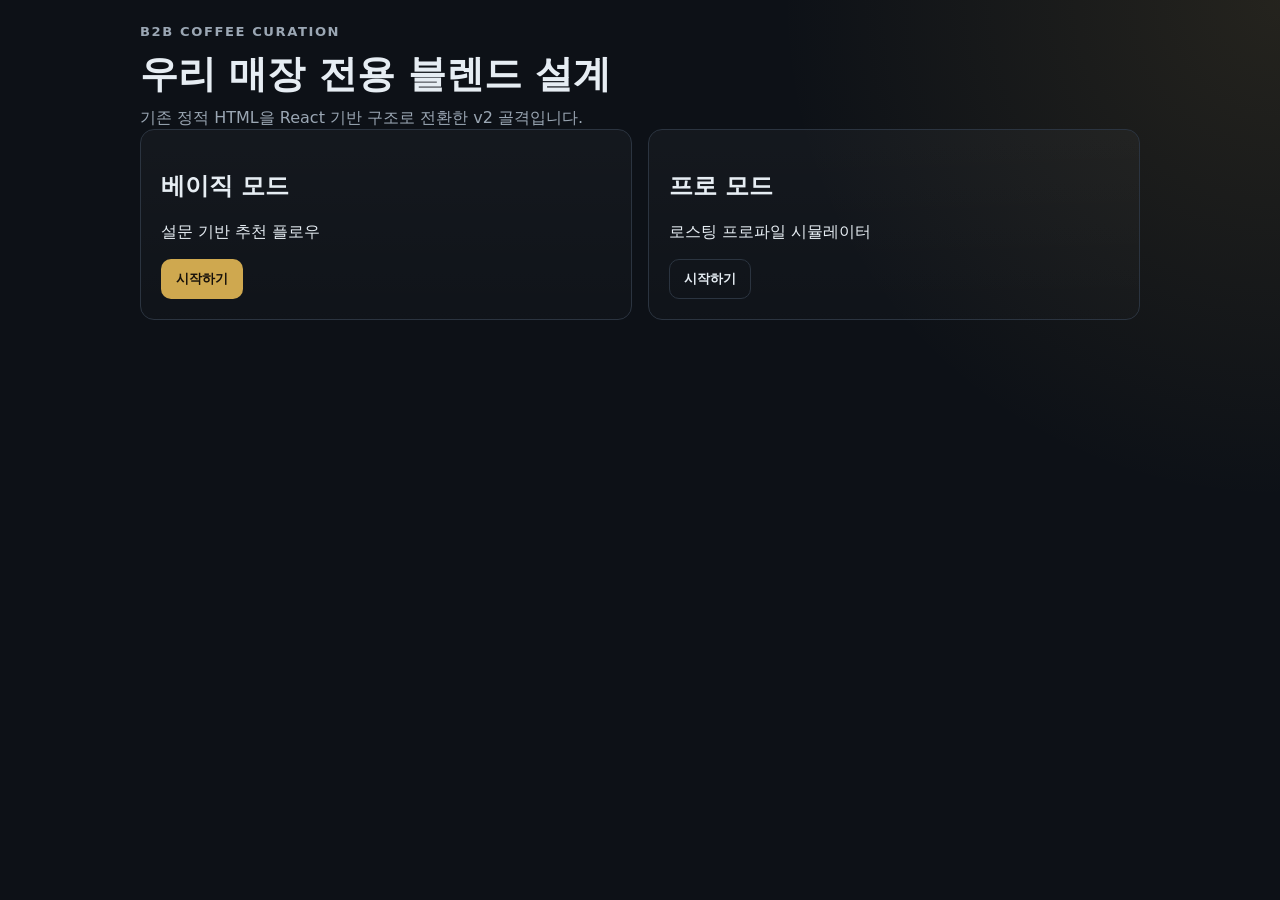
==== index.html @ e64d4c8d "deploy: 632fa8f1c471fb42e5742e1a9224d06c43875c3f" ====
<!doctype html>
<html lang="ko">
  <head>
    <meta charset="UTF-8" />
    <meta name="viewport" content="width=device-width, initial-scale=1.0" />
    <title>Coffee Curation</title>
    <script type="module" crossorigin src="/assets/index-B3GnG26y.js"></script>
    <link rel="stylesheet" crossorigin href="/assets/index-XV4imEwF.css">
  </head>
  <body>
    <div id="root"></div>
  </body>
</html>
---- assets/index-XV4imEwF.css ----
:root{--bg: #0d1117;--panel: #161b22;--text: #e6edf3;--muted: #9ba7b4;--line: #2b3440;--accent: #cfa84f;--danger: #f87171}*{box-sizing:border-box}body{margin:0;font-family:Pretendard,Noto Sans KR,system-ui,-apple-system,sans-serif;background:radial-gradient(circle at top right,rgba(207,168,79,.12),transparent 32%),var(--bg);color:var(--text)}.page{min-height:100vh}.shell{width:min(1040px,100%);margin:0 auto;padding:24px 20px 40px}.hero h1{margin:10px 0 8px;font-size:clamp(1.8rem,3vw,2.5rem)}.hero p{margin:0;color:var(--muted)}.kicker{color:var(--accent);font-size:.82rem;letter-spacing:.12em;text-transform:uppercase;font-weight:700}.grid{display:grid;gap:16px}.grid.two{grid-template-columns:repeat(2,minmax(0,1fr))}.card{border:1px solid var(--line);border-radius:14px;background:linear-gradient(180deg,#ffffff08,#ffffff03);padding:20px}.btn{border:1px solid var(--line);background:transparent;color:var(--text);border-radius:10px;height:40px;padding:0 14px;font-weight:700;cursor:pointer}.btn.primary{background:var(--accent);color:#16100a;border-color:transparent}.btn:disabled{opacity:.6;cursor:not-allowed}.top-actions{margin-bottom:14px}.form-card{max-width:700px}.field{margin:14px 0;display:grid;gap:8px}.field span{color:var(--muted);font-size:.92rem}select,input[type=text],input[type=range]{width:100%}select,input[type=text]{height:42px;border:1px solid var(--line);border-radius:10px;background:#11161e;color:var(--text);padding:0 10px}.actions{display:flex;gap:10px;margin-top:18px}.kv{margin-top:16px;display:grid;gap:8px}.kv div{display:flex;justify-content:space-between;border-bottom:1px dashed var(--line);padding-bottom:6px}.muted{color:var(--muted)}.danger{color:var(--danger)}.price{font-size:2rem;margin:0;color:var(--accent)}@media (max-width: 900px){.grid.two{grid-template-columns:1fr}}
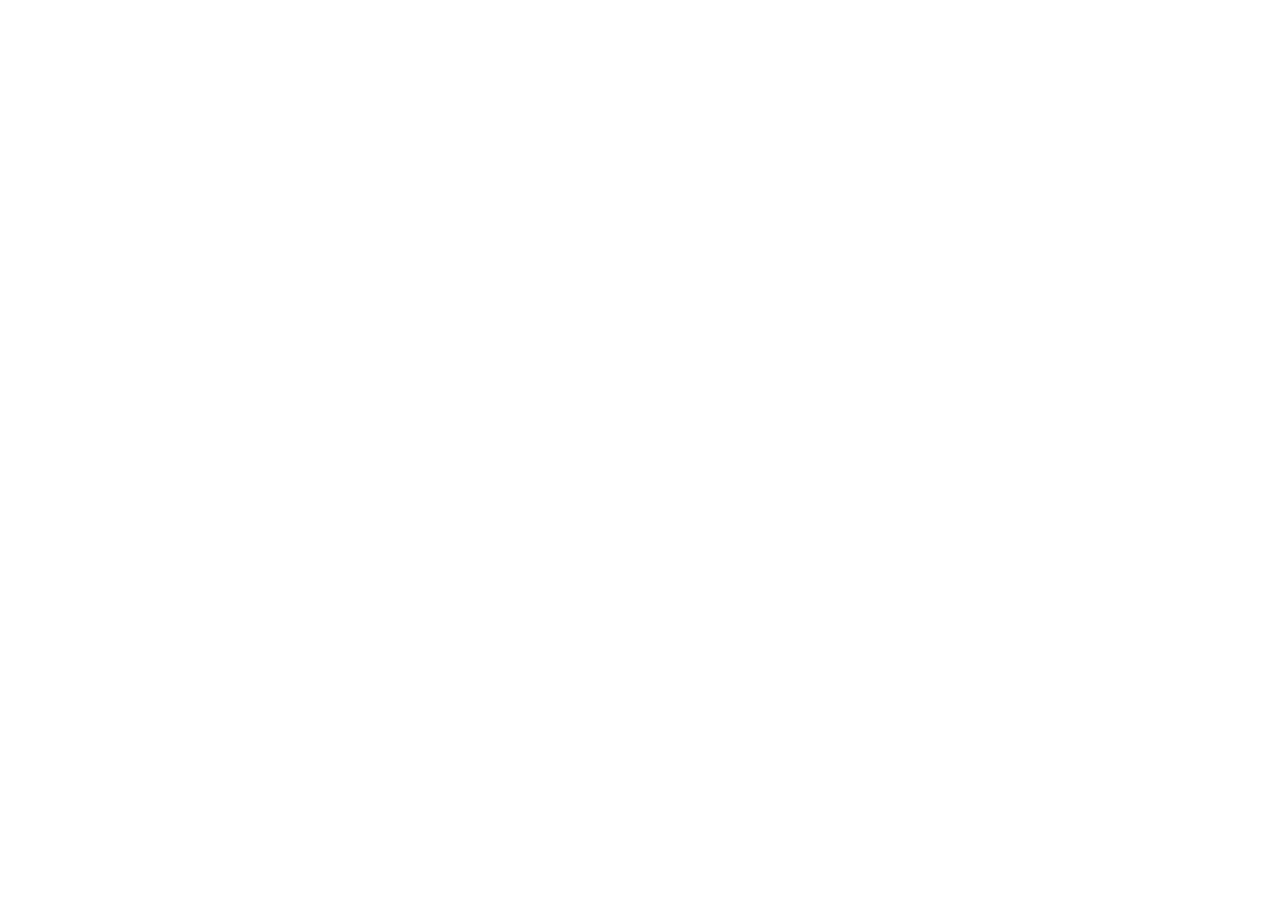
==== commit 71625b3e: "deploy: fb39df8051f90dba47ce5970574518620682799e" ====
--- a/index.html
+++ b/index.html
@@ -4,8 +4,8 @@
     <meta charset="UTF-8" />
     <meta name="viewport" content="width=device-width, initial-scale=1.0" />
     <title>Coffee Curation</title>
-    <script type="module" crossorigin src="/assets/index-B3GnG26y.js"></script>
-    <link rel="stylesheet" crossorigin href="/assets/index-XV4imEwF.css">
+    <script type="module" crossorigin src="/coffee_curation_by/assets/index-BjC5hw_d.js"></script>
+    <link rel="stylesheet" crossorigin href="/coffee_curation_by/assets/index-XV4imEwF.css">
   </head>
   <body>
     <div id="root"></div>
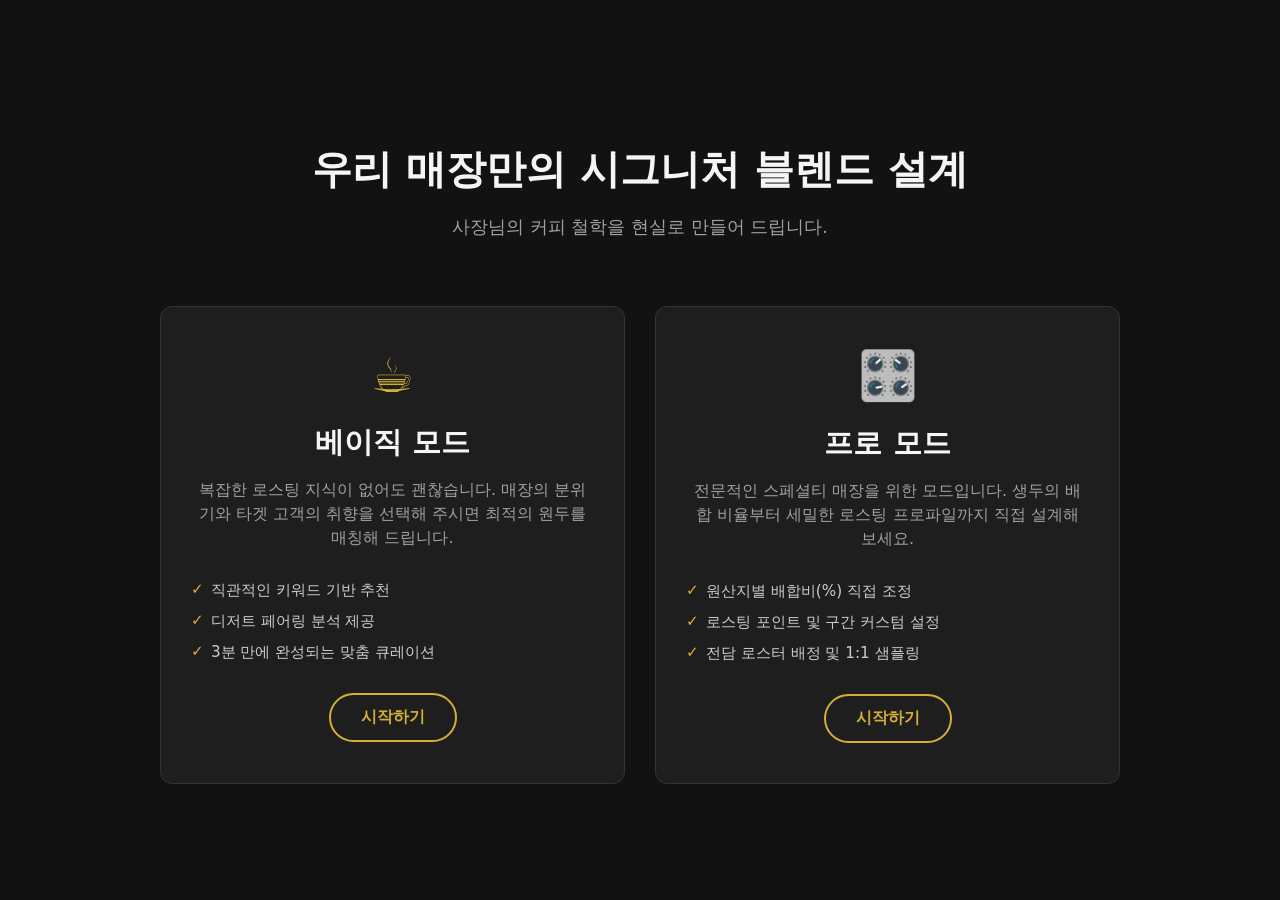
==== commit f21c503c: "deploy: 7757f90ea18fef18324b30cc0cf5fe3de1a57fcb" ====
--- a/index.html
+++ b/index.html
@@ -1,13 +1,193 @@
-<!doctype html>
+<!DOCTYPE html>
 <html lang="ko">
-  <head>
-    <meta charset="UTF-8" />
-    <meta name="viewport" content="width=device-width, initial-scale=1.0" />
-    <title>Coffee Curation</title>
-    <script type="module" crossorigin src="/coffee_curation_by/assets/index-BjC5hw_d.js"></script>
-    <link rel="stylesheet" crossorigin href="/coffee_curation_by/assets/index-XV4imEwF.css">
-  </head>
-  <body>
-    <div id="root"></div>
-  </body>
+<head>
+    <meta charset="UTF-8">
+        <meta name="viewport" content="width=device-width, initial-scale=1.0">
+        <title>B2B 원두 커스터마이징 큐레이션</title>
+        <link rel="stylesheet" href="assets/common.css">
+    <style>
+        :root {
+            --bg-color: #121212;
+            --text-main: #f5f5f5;
+            --text-sub: #a0a0a0;
+            --accent-color: #d4af37; /* 고급스러운 브론즈/골드 톤 */
+            --card-bg: #1e1e1e;
+            --hover-bg: #2a2a2a;
+        }
+
+        body {
+            margin: 0;
+            padding: 0;
+            font-family: 'Pretendard', -apple-system, BlinkMacSystemFont, system-ui, Roboto, 'Helvetica Neue', 'Segoe UI', 'Apple SD Gothic Neo', 'Noto Sans KR', 'Malgun Gothic', sans-serif;
+            background-color: var(--bg-color);
+            color: var(--text-main);
+            display: flex;
+            flex-direction: column;
+            align-items: center;
+            justify-content: center;
+            min-height: 100vh;
+        }
+
+        .header {
+            text-align: center;
+            margin-bottom: 50px;
+        }
+
+        .header h1 {
+            font-size: 2.5rem;
+            font-weight: 700;
+            margin-bottom: 10px;
+        }
+
+        .header p {
+            font-size: 1.1rem;
+            color: var(--text-sub);
+        }
+
+        .mode-container {
+            display: flex;
+            gap: 30px;
+            max-width: 1000px;
+            width: 100%;
+            padding: 0 20px;
+            box-sizing: border-box;
+        }
+
+        .mode-card {
+            flex: 1;
+            background-color: var(--card-bg);
+            border: 1px solid #333;
+            border-radius: 12px;
+            padding: 40px 30px;
+            text-align: center;
+            cursor: pointer;
+            transition: all 0.3s ease;
+            position: relative;
+            overflow: hidden;
+        }
+
+        .mode-card:hover {
+            background-color: var(--hover-bg);
+            transform: translateY(-5px);
+            border-color: var(--accent-color);
+            box-shadow: 0 10px 20px rgba(0,0,0,0.5);
+        }
+
+        .mode-icon {
+            font-size: 3rem;
+            margin-bottom: 20px;
+            color: var(--accent-color);
+        }
+
+        .mode-title {
+            font-size: 1.8rem;
+            font-weight: 600;
+            margin-bottom: 15px;
+        }
+
+        .mode-desc {
+            font-size: 1rem;
+            color: var(--text-sub);
+            line-height: 1.5;
+            margin-bottom: 30px;
+        }
+
+        .features {
+            list-style: none;
+            padding: 0;
+            margin: 0 0 30px 0;
+            text-align: left;
+            color: #ccc;
+            font-size: 0.95rem;
+        }
+
+        .features li {
+            margin-bottom: 10px;
+            padding-left: 20px;
+            position: relative;
+        }
+
+        .features li::before {
+            content: '✓';
+            color: var(--accent-color);
+            position: absolute;
+            left: 0;
+        }
+
+        .start-btn {
+            display: inline-block;
+            padding: 12px 30px;
+            background-color: transparent;
+            color: var(--accent-color);
+            border: 2px solid var(--accent-color);
+            border-radius: 30px;
+            font-size: 1rem;
+            font-weight: 600;
+            transition: all 0.3s ease;
+        }
+
+        .mode-card:hover .start-btn {
+            background-color: var(--accent-color);
+            color: var(--bg-color);
+        }
+
+        /* 반응형 디자인 */
+        @media (max-width: 768px) {
+            .mode-container {
+                flex-direction: column;
+            }
+        }
+    </style>
+</head>
+<body>
+
+    <div class="header">
+        <h1>우리 매장만의 시그니처 블렌드 설계</h1>
+        <p>사장님의 커피 철학을 현실로 만들어 드립니다.</p>
+    </div>
+
+    <div class="mode-container">
+        <div class="mode-card clickable-card" role="button" tabindex="0" onclick="startMode('basic')" onkeydown="onCardKeyActivate(event, function(){ startMode('basic'); })">
+            <div class="mode-icon">☕</div>
+            <div class="mode-title">베이직 모드</div>
+            <div class="mode-desc">
+                복잡한 로스팅 지식이 없어도 괜찮습니다. 매장의 분위기와 타겟 고객의 취향을 선택해 주시면 최적의 원두를 매칭해 드립니다.
+            </div>
+            <ul class="features">
+                <li>직관적인 키워드 기반 추천</li>
+                <li>디저트 페어링 분석 제공</li>
+                <li>3분 만에 완성되는 맞춤 큐레이션</li>
+            </ul>
+            <div class="start-btn">시작하기</div>
+        </div>
+
+        <div class="mode-card clickable-card" role="button" tabindex="0" onclick="startMode('pro')" onkeydown="onCardKeyActivate(event, function(){ startMode('pro'); })">
+            <div class="mode-icon">🎛️</div>
+            <div class="mode-title">프로 모드</div>
+            <div class="mode-desc">
+                전문적인 스페셜티 매장을 위한 모드입니다. 생두의 배합 비율부터 세밀한 로스팅 프로파일까지 직접 설계해 보세요.
+            </div>
+            <ul class="features">
+                <li>원산지별 배합비(%) 직접 조정</li>
+                <li>로스팅 포인트 및 구간 커스텀 설정</li>
+                <li>전담 로스터 배정 및 1:1 샘플링</li>
+            </ul>
+            <div class="start-btn">시작하기</div>
+        </div>
+    </div>
+
+   <script src="assets/common.js"></script>
+    <script>
+        function startMode(mode) {
+            if (mode === 'basic') {
+                appStore.clearFlowData();
+                appStore.clearLeadData();
+                window.location.href = 'basic-step.html';
+            } else if (mode === 'pro') {
+                window.location.href = 'pro-mode.html';
+            }
+        }
+    </script>
+
+</body>
 </html>
--- a/assets/common.css
+++ b/assets/common.css
@@ -0,0 +1,37 @@
+:root {
+    --bg-color: #121212;
+    --text-main: #f5f5f5;
+    --text-sub: #a0a0a0;
+    --accent-color: #d4af37;
+    --card-bg: #1e1e1e;
+    --hover-bg: #2a2a2a;
+    --selected-bg: rgba(212, 175, 55, 0.1);
+}
+
+body {
+    margin: 0;
+    padding: 0;
+    font-family: 'Pretendard', -apple-system, BlinkMacSystemFont, system-ui, Roboto, 'Helvetica Neue', 'Segoe UI', 'Apple SD Gothic Neo', 'Noto Sans KR', 'Malgun Gothic', sans-serif;
+    background-color: var(--bg-color);
+    color: var(--text-main);
+}
+
+.clickable-card:focus-visible,
+button:focus-visible,
+[role="button"]:focus-visible,
+input:focus-visible {
+    outline: 2px solid var(--accent-color);
+    outline-offset: 2px;
+}
+
+.sr-only {
+    position: absolute;
+    width: 1px;
+    height: 1px;
+    padding: 0;
+    margin: -1px;
+    overflow: hidden;
+    clip: rect(0, 0, 0, 0);
+    white-space: nowrap;
+    border: 0;
+}
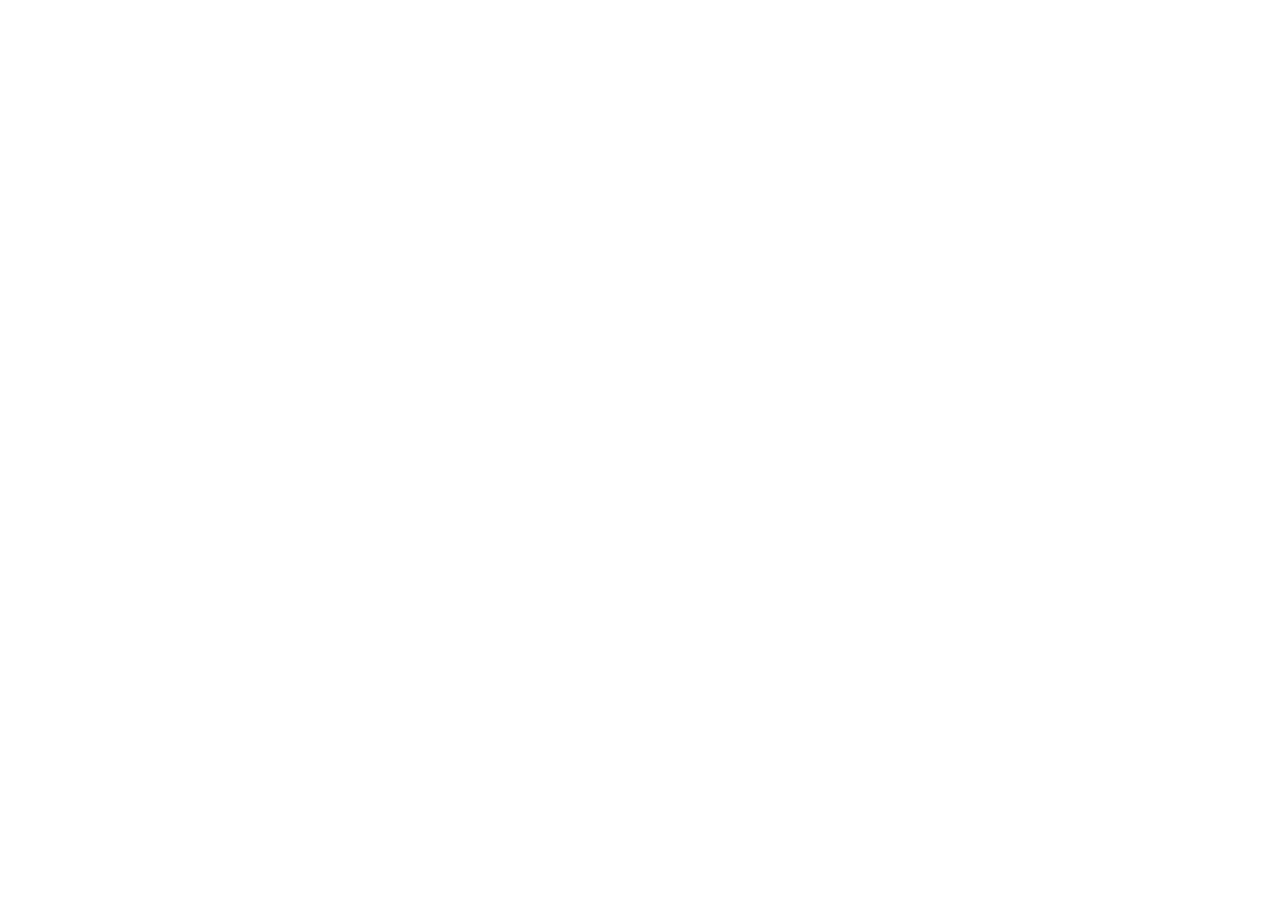
==== commit 6cd12958: "deploy: f6cf1b9c8c15ffb992af266e6686fe78bdb124f8" ====
--- a/index.html
+++ b/index.html
@@ -1,193 +1,13 @@
-<!DOCTYPE html>
+<!doctype html>
 <html lang="ko">
-<head>
-    <meta charset="UTF-8">
-        <meta name="viewport" content="width=device-width, initial-scale=1.0">
-        <title>B2B 원두 커스터마이징 큐레이션</title>
-        <link rel="stylesheet" href="assets/common.css">
-    <style>
-        :root {
-            --bg-color: #121212;
-            --text-main: #f5f5f5;
-            --text-sub: #a0a0a0;
-            --accent-color: #d4af37; /* 고급스러운 브론즈/골드 톤 */
-            --card-bg: #1e1e1e;
-            --hover-bg: #2a2a2a;
-        }
-
-        body {
-            margin: 0;
-            padding: 0;
-            font-family: 'Pretendard', -apple-system, BlinkMacSystemFont, system-ui, Roboto, 'Helvetica Neue', 'Segoe UI', 'Apple SD Gothic Neo', 'Noto Sans KR', 'Malgun Gothic', sans-serif;
-            background-color: var(--bg-color);
-            color: var(--text-main);
-            display: flex;
-            flex-direction: column;
-            align-items: center;
-            justify-content: center;
-            min-height: 100vh;
-        }
-
-        .header {
-            text-align: center;
-            margin-bottom: 50px;
-        }
-
-        .header h1 {
-            font-size: 2.5rem;
-            font-weight: 700;
-            margin-bottom: 10px;
-        }
-
-        .header p {
-            font-size: 1.1rem;
-            color: var(--text-sub);
-        }
-
-        .mode-container {
-            display: flex;
-            gap: 30px;
-            max-width: 1000px;
-            width: 100%;
-            padding: 0 20px;
-            box-sizing: border-box;
-        }
-
-        .mode-card {
-            flex: 1;
-            background-color: var(--card-bg);
-            border: 1px solid #333;
-            border-radius: 12px;
-            padding: 40px 30px;
-            text-align: center;
-            cursor: pointer;
-            transition: all 0.3s ease;
-            position: relative;
-            overflow: hidden;
-        }
-
-        .mode-card:hover {
-            background-color: var(--hover-bg);
-            transform: translateY(-5px);
-            border-color: var(--accent-color);
-            box-shadow: 0 10px 20px rgba(0,0,0,0.5);
-        }
-
-        .mode-icon {
-            font-size: 3rem;
-            margin-bottom: 20px;
-            color: var(--accent-color);
-        }
-
-        .mode-title {
-            font-size: 1.8rem;
-            font-weight: 600;
-            margin-bottom: 15px;
-        }
-
-        .mode-desc {
-            font-size: 1rem;
-            color: var(--text-sub);
-            line-height: 1.5;
-            margin-bottom: 30px;
-        }
-
-        .features {
-            list-style: none;
-            padding: 0;
-            margin: 0 0 30px 0;
-            text-align: left;
-            color: #ccc;
-            font-size: 0.95rem;
-        }
-
-        .features li {
-            margin-bottom: 10px;
-            padding-left: 20px;
-            position: relative;
-        }
-
-        .features li::before {
-            content: '✓';
-            color: var(--accent-color);
-            position: absolute;
-            left: 0;
-        }
-
-        .start-btn {
-            display: inline-block;
-            padding: 12px 30px;
-            background-color: transparent;
-            color: var(--accent-color);
-            border: 2px solid var(--accent-color);
-            border-radius: 30px;
-            font-size: 1rem;
-            font-weight: 600;
-            transition: all 0.3s ease;
-        }
-
-        .mode-card:hover .start-btn {
-            background-color: var(--accent-color);
-            color: var(--bg-color);
-        }
-
-        /* 반응형 디자인 */
-        @media (max-width: 768px) {
-            .mode-container {
-                flex-direction: column;
-            }
-        }
-    </style>
-</head>
-<body>
-
-    <div class="header">
-        <h1>우리 매장만의 시그니처 블렌드 설계</h1>
-        <p>사장님의 커피 철학을 현실로 만들어 드립니다.</p>
-    </div>
-
-    <div class="mode-container">
-        <div class="mode-card clickable-card" role="button" tabindex="0" onclick="startMode('basic')" onkeydown="onCardKeyActivate(event, function(){ startMode('basic'); })">
-            <div class="mode-icon">☕</div>
-            <div class="mode-title">베이직 모드</div>
-            <div class="mode-desc">
-                복잡한 로스팅 지식이 없어도 괜찮습니다. 매장의 분위기와 타겟 고객의 취향을 선택해 주시면 최적의 원두를 매칭해 드립니다.
-            </div>
-            <ul class="features">
-                <li>직관적인 키워드 기반 추천</li>
-                <li>디저트 페어링 분석 제공</li>
-                <li>3분 만에 완성되는 맞춤 큐레이션</li>
-            </ul>
-            <div class="start-btn">시작하기</div>
-        </div>
-
-        <div class="mode-card clickable-card" role="button" tabindex="0" onclick="startMode('pro')" onkeydown="onCardKeyActivate(event, function(){ startMode('pro'); })">
-            <div class="mode-icon">🎛️</div>
-            <div class="mode-title">프로 모드</div>
-            <div class="mode-desc">
-                전문적인 스페셜티 매장을 위한 모드입니다. 생두의 배합 비율부터 세밀한 로스팅 프로파일까지 직접 설계해 보세요.
-            </div>
-            <ul class="features">
-                <li>원산지별 배합비(%) 직접 조정</li>
-                <li>로스팅 포인트 및 구간 커스텀 설정</li>
-                <li>전담 로스터 배정 및 1:1 샘플링</li>
-            </ul>
-            <div class="start-btn">시작하기</div>
-        </div>
-    </div>
-
-   <script src="assets/common.js"></script>
-    <script>
-        function startMode(mode) {
-            if (mode === 'basic') {
-                appStore.clearFlowData();
-                appStore.clearLeadData();
-                window.location.href = 'basic-step.html';
-            } else if (mode === 'pro') {
-                window.location.href = 'pro-mode.html';
-            }
-        }
-    </script>
-
-</body>
+  <head>
+    <meta charset="UTF-8" />
+    <meta name="viewport" content="width=device-width, initial-scale=1.0" />
+    <title>Coffee Curation</title>
+    <script type="module" crossorigin src="/coffee_curation_by/assets/index-DoeFRyiG.js"></script>
+    <link rel="stylesheet" crossorigin href="/coffee_curation_by/assets/index-pvDRhM-J.css">
+  </head>
+  <body>
+    <div id="root"></div>
+  </body>
 </html>
